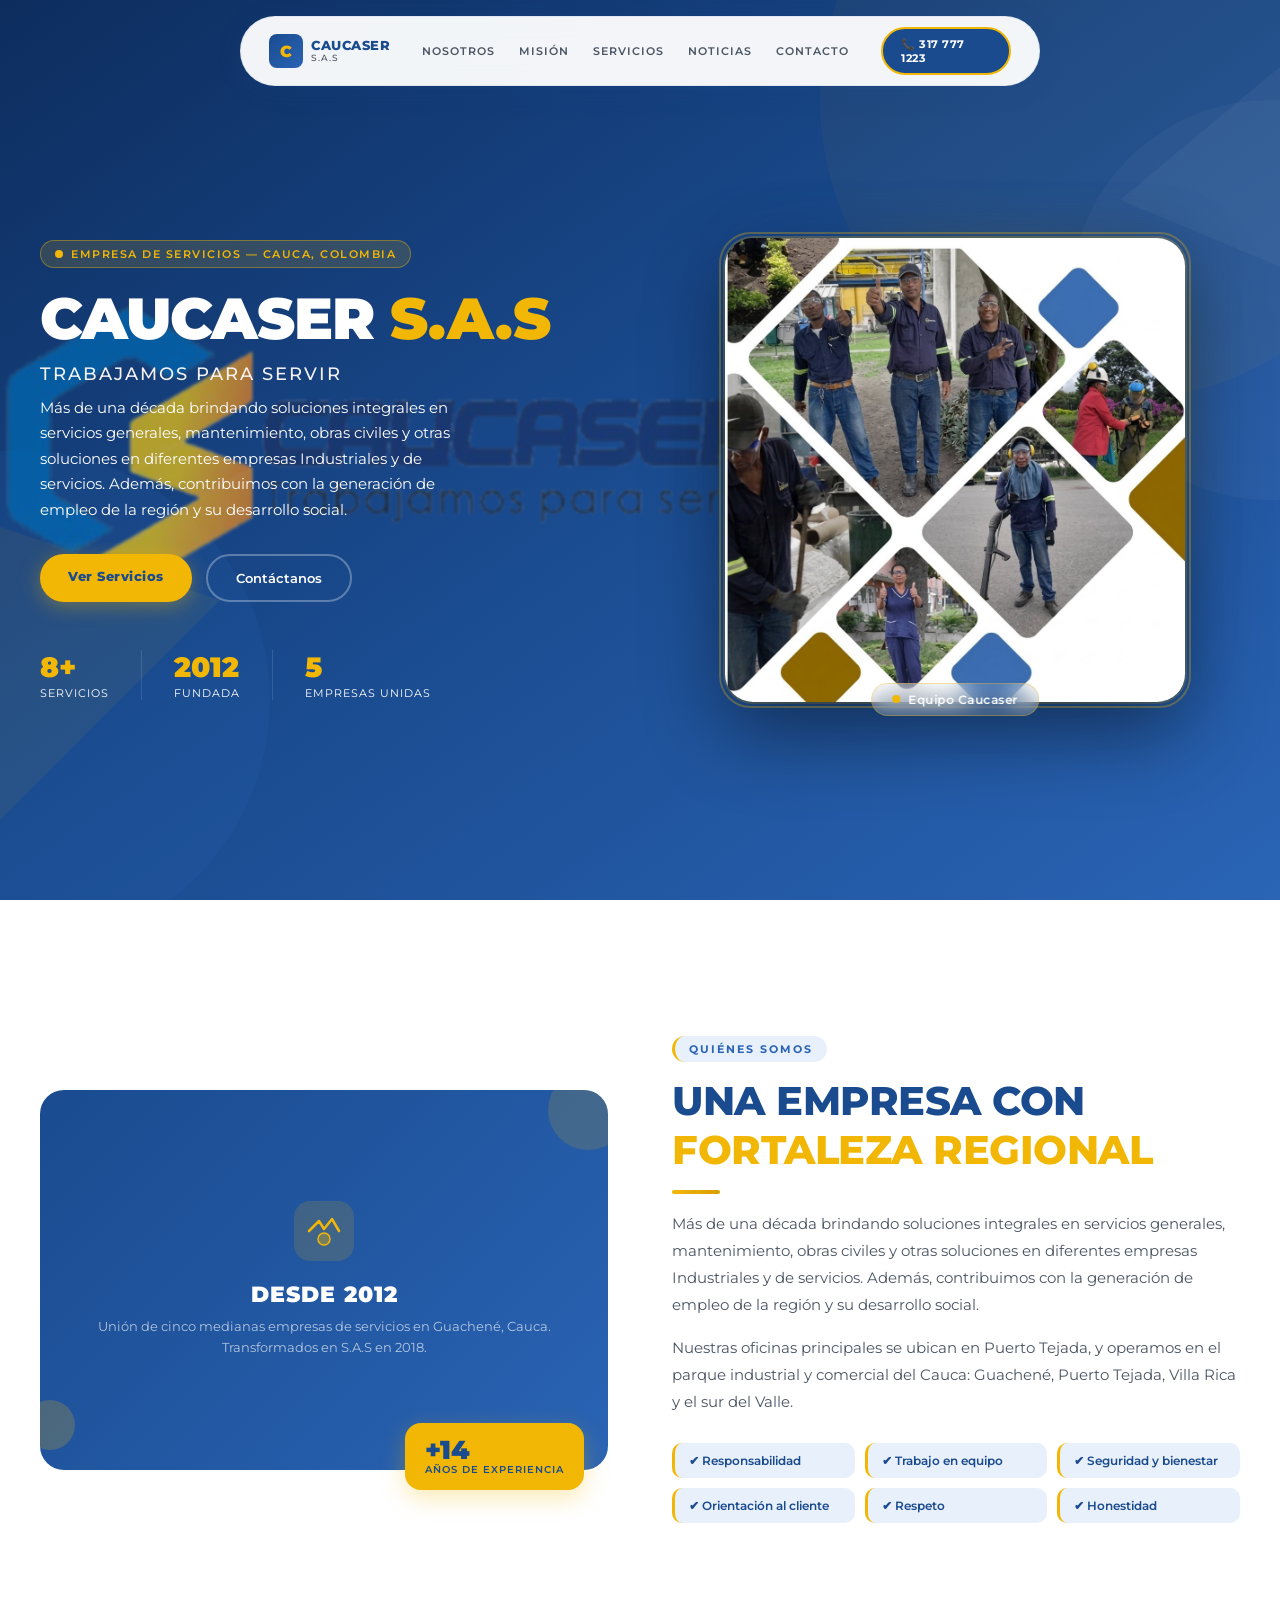
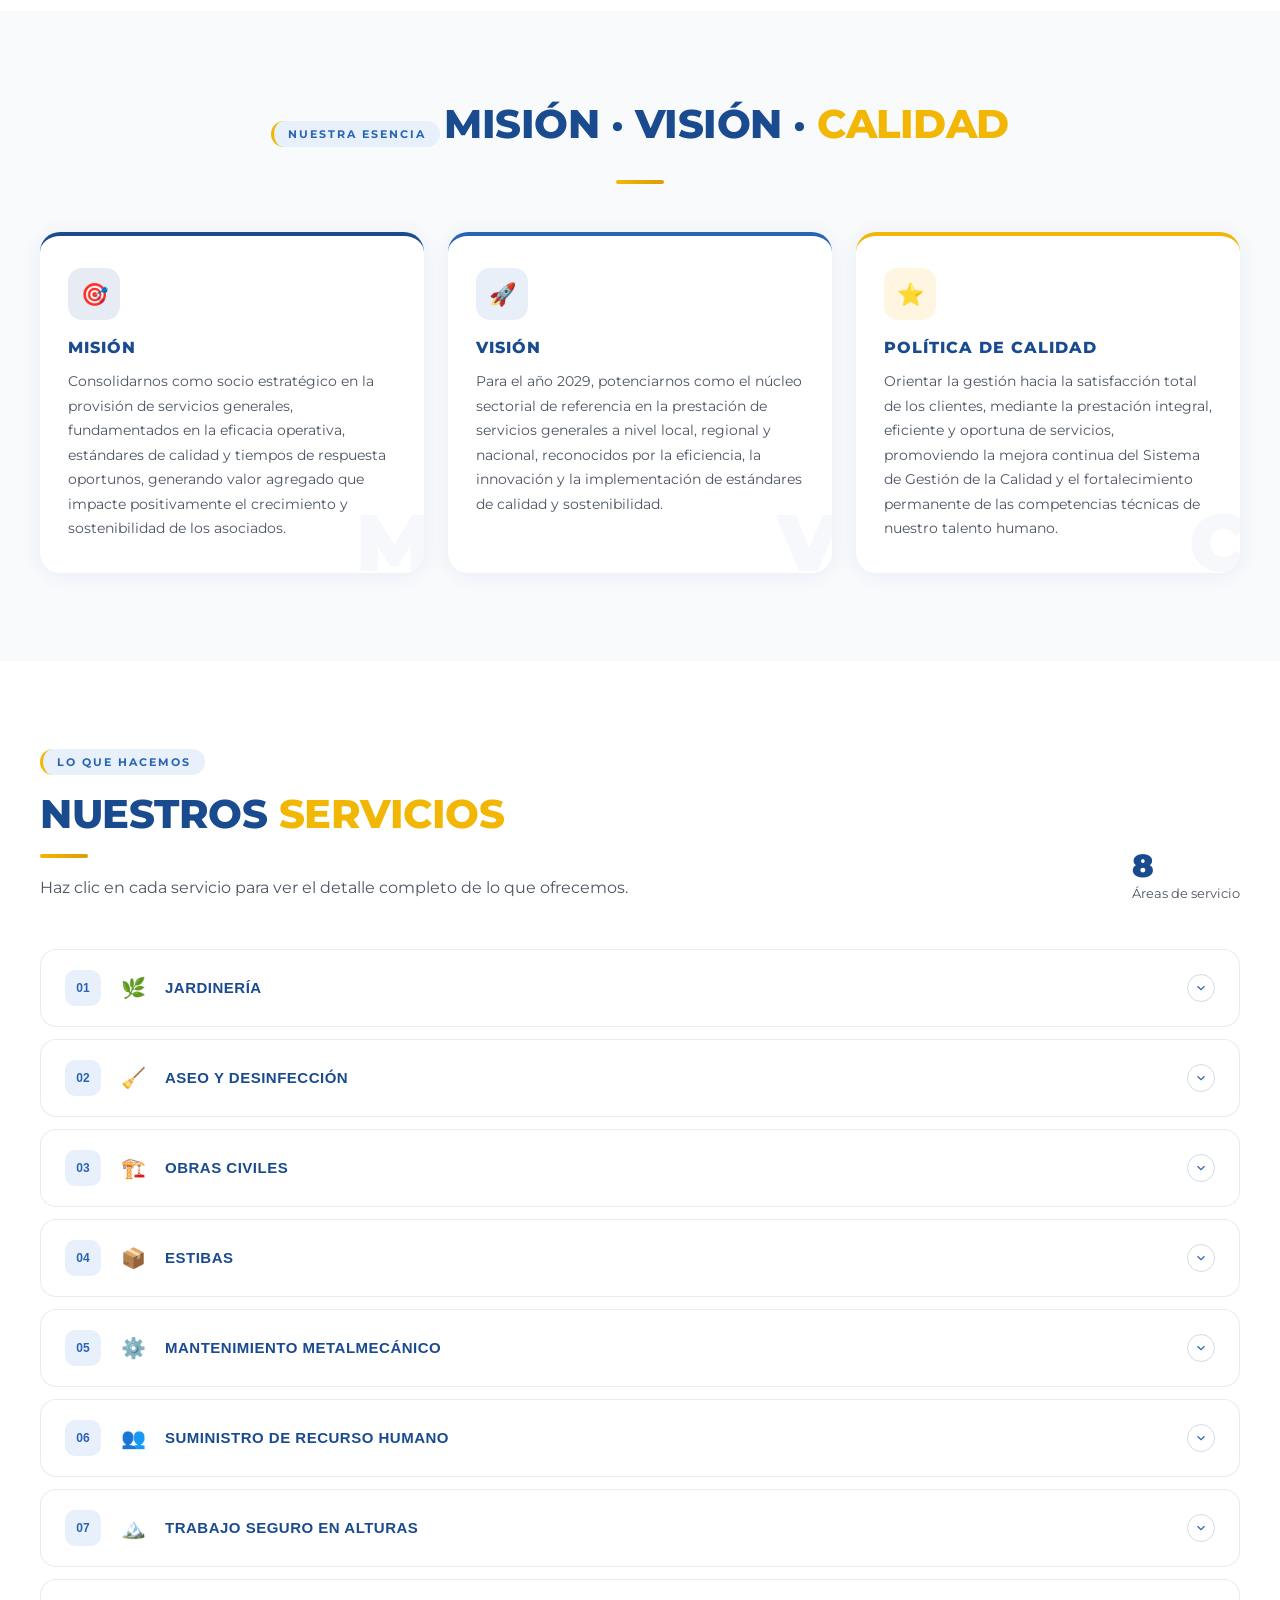
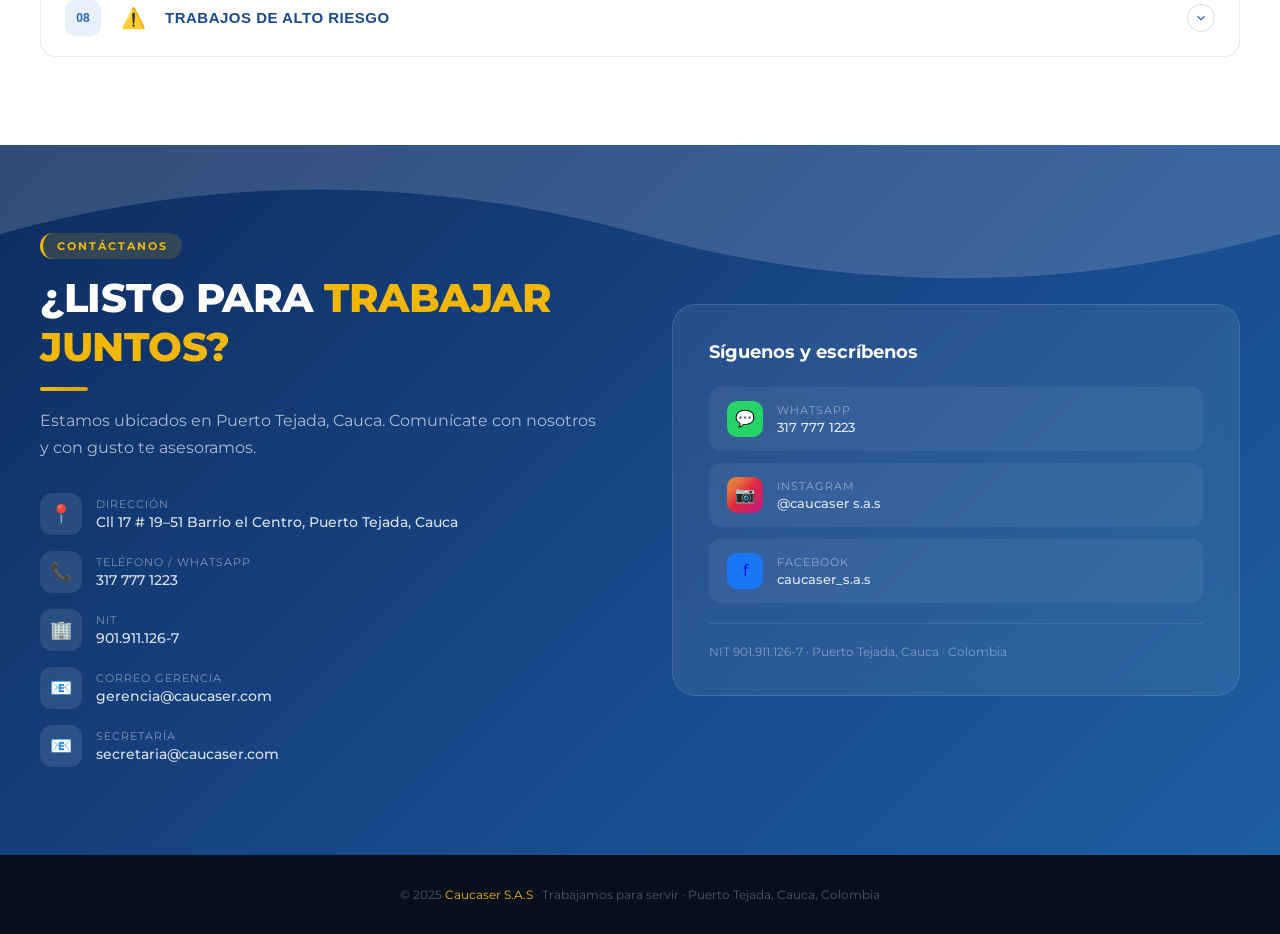
==== index.html @ 659c7e11 "Add files via upload" ====
<!DOCTYPE html>
<html lang="es">
<head>
<meta charset="UTF-8">
<meta name="viewport" content="width=device-width, initial-scale=1.0">
<title>Caucaser S.A.S — Trabajamos para servir</title>
<link rel="preconnect" href="https://fonts.googleapis.com">
<link href="https://fonts.googleapis.com/css2?family=Montserrat:wght@400;500;600;700;800;900&display=swap" rel="stylesheet">
<link rel="stylesheet" href="estilo.css">
<link rel="icon" href="emblema.ico">
</head>
<body>

<!-- NAV -->
<nav id="navbar">
  <a href="#inicio" class="nav-logo">
    <div class="nav-logo-icon"><span>C</span></div>
    <div>
      <div class="nav-logo-text">Caucaser</div>
      <div class="nav-logo-sub">S.A.S</div>
    </div>
  </a>
  <div class="nav-links">
    <a href="#nosotros">Nosotros</a>
    <a href="#mision">Misión</a>
    <a href="#servicios">Servicios</a>
    <a href="/noticias.html">Noticias</a>
    <a href="#contacto">Contacto</a>
  </div>


  <a href="tel:3177771223" class="nav-cta">📞 317 777 1223</a>
  <div class="hamburger" id="hamburger">
    <span></span><span></span><span></span>
  </div>
</nav>

<!-- MOBILE MENU -->
<div class="mobile-menu" id="mobileMenu">
  <button class="mobile-close" id="mobileClose">✕</button>
  <a href="#nosotros" class="mobile-link">Nosotros</a>
  <a href="#mision" class="mobile-link">Misión</a>
  <a href="#servicios" class="mobile-link">Servicios</a>
  <a href="/noticias.html">Noticias</a>
  <a href="#contacto" class="mobile-link">Contacto</a>
</div>

<!-- HERO -->
<section id="inicio">
  <div class="hero-wave">
    <svg viewBox="0 0 1440 900" xmlns="http://www.w3.org/2000/svg" preserveAspectRatio="xMidYMid slice">
      <circle cx="1200" cy="100" r="300" fill="rgba(242,183,5,0.04)"/>
      <circle cx="1350" cy="300" r="200" fill="rgba(255,255,255,0.03)"/>
      <circle cx="100" cy="700" r="250" fill="rgba(42,100,181,0.15)"/>
      <polygon points="0,900 300,600 0,500" fill="rgba(242,183,5,0.06)"/>
      <polygon points="1440,0 1200,200 1440,300" fill="rgba(255,255,255,0.04)"/>
    </svg>
  </div>
  <div class="hero-logo-bg">
    <img src="logo.png" alt="logo_cau">
  </div>
  <div class="hero-inner">
    <div class="hero-grid">
      <div class="hero-left">
        <div class="hero-badge"><div class="hero-badge-dot"></div><span>Empresa de Servicios — Cauca, Colombia</span></div>
        <h1 class="hero-title">CAUCASER <span>S.A.S</span></h1>
        <p class="hero-slogan">Trabajamos para servir</p>
        <p class="hero-desc">Más de una década brindando soluciones integrales en servicios generales, mantenimiento, obras civiles y otras soluciones en diferentes empresas Industriales y de servicios. Además, contribuimos con la generación de empleo de la región y su desarrollo social.</p>
        <div class="hero-btns">
          <a href="#servicios" class="btn-primary">Ver Servicios</a>
          <a href="#contacto" class="btn-outline">Contáctanos</a>
        </div>
        <div class="hero-stats">
          <div>
            <div class="hero-stat-num">8+</div>
            <div class="hero-stat-label">Servicios</div>
          </div>
          <div style="width:1px;background:rgba(255,255,255,0.12)"></div>
          <div>
            <div class="hero-stat-num">2012</div>
            <div class="hero-stat-label">Fundada</div>
          </div>
          <div style="width:1px;background:rgba(255,255,255,0.12)"></div>
          <div>
            <div class="hero-stat-num">5</div>
            <div class="hero-stat-label">Empresas unidas</div>
          </div>
        </div>
      </div>
    <div class="hero-right">
        <div class="hero-img-wrapper">
          <div class="hero-img-glow"></div>
          <div class="hero-img-ring"></div>
          <img src="[data-uri]" alt="Equipo Caucaser S.A.S" class="hero-img-photo">
          <div class="hero-img-badge">
            <span class="hero-img-badge-dot"></span>
            <span>Equipo Caucaser</span>
          </div>
  </div>
</div>
    </div>
  </div>
</section>

<!-- NOSOTROS -->
<section id="nosotros">
  <div class="container">
    <div class="about-grid">
      <div class="about-visual reveal">
        <div class="about-shape">
          <div class="about-accent"></div>
          <div class="about-accent2"></div>
          <div class="about-shape-inner">
            <svg width="60" height="60" viewBox="0 0 60 60" fill="none" style="margin-bottom:16px;">
              <rect width="60" height="60" rx="16" fill="rgba(242,183,5,0.15)"/>
              <path d="M15 30 L25 20 L30 28 L38 18 L45 30" stroke="#F2B705" stroke-width="2.5" stroke-linecap="round" stroke-linejoin="round" fill="none"/>
              <circle cx="30" cy="38" r="6" fill="rgba(242,183,5,0.3)" stroke="#F2B705" stroke-width="1.5"/>
            </svg>
            <h3>Desde 2012</h3>
            <p>Unión de cinco medianas empresas de servicios en Guachené, Cauca. Transformados en S.A.S en 2018.</p>
          </div>
        </div>
        <div class="year-badge">
          <div class="year-badge-num">+14</div>
          <div class="year-badge-label">Años de experiencia</div>
        </div>
      </div>
      <div class="about-content reveal" style="transition-delay:0.15s">
        <div class="section-tag">Quiénes Somos</div>
        <h2 class="section-title">Una empresa con <span>fortaleza regional</span></h2>
        <div class="divider"></div>
        <p>Más de una década brindando soluciones integrales en servicios generales, mantenimiento, obras civiles y otras soluciones en diferentes empresas Industriales y de servicios. Además, contribuimos con la generación de empleo de la región y su desarrollo social.</p>
        <p>Nuestras oficinas principales se ubican en Puerto Tejada, y operamos en el parque industrial y comercial del Cauca: Guachené, Puerto Tejada, Villa Rica y el sur del Valle.</p>
        <div class="values-grid" style="margin-top:28px">
          <div class="value-chip">✔ Responsabilidad</div>
          <div class="value-chip">✔ Trabajo en equipo</div>
          <div class="value-chip">✔ Seguridad y bienestar</div>
          <div class="value-chip">✔ Orientación al cliente</div>
          <div class="value-chip">✔ Respeto</div>
          <div class="value-chip">✔ Honestidad</div>
        </div>
      </div>
    </div>
  </div>
</section>

<!-- MISIÓN / VISIÓN / CALIDAD -->
<section id="mision">
  <div class="container">
    <div style="text-align:center" class="reveal">
      <div class="section-tag" style="margin:0 auto 14px">Nuestra Esencia</div>
      <h2 class="section-title" style="display:inline-block">Misión · Visión · <span>Calidad</span></h2>
      <div class="divider" style="margin:16px auto"></div>
    </div>
    <div class="mvq-grid">
      <div class="mvq-card mission reveal" style="transition-delay:0.1s">
        <div class="mvq-icon">🎯</div>
        <h3>Misión</h3>
        <p>Consolidarnos como socio estratégico en la provisión de servicios generales, fundamentados en la eficacia operativa, estándares de calidad y tiempos de respuesta oportunos, generando valor agregado que impacte positivamente el crecimiento y sostenibilidad de los asociados.</p>
        <div class="mvq-bg-text">M</div>
      </div>
      <div class="mvq-card vision reveal" style="transition-delay:0.2s">
        <div class="mvq-icon">🚀</div>
        <h3>Visión</h3>
        <p>Para el año 2029, potenciarnos como el núcleo sectorial de referencia en la prestación de servicios generales a nivel local, regional y nacional, reconocidos por la eficiencia, la innovación y la implementación de estándares de calidad y sostenibilidad.</p>
        <div class="mvq-bg-text">V</div>
      </div>
      <div class="mvq-card quality reveal" style="transition-delay:0.3s">
        <div class="mvq-icon">⭐</div>
        <h3>Política de Calidad</h3>
        <p>Orientar la gestión hacia la satisfacción total de los clientes, mediante la prestación integral, eficiente y oportuna de servicios, promoviendo la mejora continua del Sistema de Gestión de la Calidad y el fortalecimiento permanente de las competencias técnicas de nuestro talento humano.</p>
        <div class="mvq-bg-text">C</div>
      </div>
    </div>
  </div>
</section>

<!-- SERVICIOS -->
<section id="servicios">
  <div class="container">
    <div class="services-intro">
      <div class="reveal">
        <div class="section-tag">Lo que hacemos</div>
        <h2 class="section-title">Nuestros <span>Servicios</span></h2>
        <div class="divider"></div>
        <p class="section-desc">Haz clic en cada servicio para ver el detalle completo de lo que ofrecemos.</p>
      </div>
      <div class="reveal" style="transition-delay:0.1s">
        <div class="services-count">
          <strong>8</strong>
          Áreas de servicio
        </div>
      </div>
    </div>

    <div class="accordion-list reveal" style="transition-delay:0.15s" id="accordion">

      <div class="accordion-item">
        <button class="accordion-btn">
          <div class="acc-num">01</div>
          <div class="acc-icon">🌿</div>
          <span class="acc-title">Jardinería</span>
          <div class="acc-arrow"><svg viewBox="0 0 24 24"><polyline points="6 9 12 15 18 9"/></svg></div>
        </button>
        <div class="accordion-body">
          <div class="accordion-inner">
            <div class="acc-items">
              <div class="acc-item">Corte y poda de zonas verdes</div>
              <div class="acc-item">Servicio integral de jardinería (diseño, implementación y sostenimiento)</div>
              <div class="acc-item">Mantenimiento de zonas verdes</div>
              <div class="acc-item">Control de plagas y malezas</div>
              <div class="acc-item">Construcción y mantenimiento de canales de aguas lluvias</div>
            </div>
          </div>
        </div>
      </div>

      <div class="accordion-item">
        <button class="accordion-btn">
          <div class="acc-num">02</div>
          <div class="acc-icon">🧹</div>
          <span class="acc-title">Aseo y Desinfección</span>
          <div class="acc-arrow"><svg viewBox="0 0 24 24"><polyline points="6 9 12 15 18 9"/></svg></div>
        </button>
        <div class="accordion-body">
          <div class="accordion-inner">
            <div class="acc-items">
              <div class="acc-item">Zonas industriales</div>
              <div class="acc-item">Oficinas</div>
              <div class="acc-item">Instituciones de salud (EPS, IPS, clínicas, hospitales)</div>
              <div class="acc-item">Instituciones educativas</div>
            </div>
          </div>
        </div>
      </div>

      <div class="accordion-item">
        <button class="accordion-btn">
          <div class="acc-num">03</div>
          <div class="acc-icon">🏗️</div>
          <span class="acc-title">Obras Civiles</span>
          <div class="acc-arrow"><svg viewBox="0 0 24 24"><polyline points="6 9 12 15 18 9"/></svg></div>
        </button>
        <div class="accordion-body">
          <div class="accordion-inner">
            <div class="acc-items">
              <div class="acc-item">Construcción</div>
              <div class="acc-item">Remodelación</div>
              <div class="acc-item">Mantenimiento</div>
              <div class="acc-item">Pintura y acabados</div>
              <div class="acc-item">Plomería</div>
              <div class="acc-item">Cerrajería</div>
            </div>
          </div>
        </div>
      </div>

      <div class="accordion-item">
        <button class="accordion-btn">
          <div class="acc-num">04</div>
          <div class="acc-icon">📦</div>
          <span class="acc-title">Estibas</span>
          <div class="acc-arrow"><svg viewBox="0 0 24 24"><polyline points="6 9 12 15 18 9"/></svg></div>
        </button>
        <div class="accordion-body">
          <div class="accordion-inner">
            <div class="acc-items">
              <div class="acc-item">Fabricación</div>
              <div class="acc-item">Reparación</div>
              <div class="acc-item">Suministro</div>
            </div>
          </div>
        </div>
      </div>

      <div class="accordion-item">
        <button class="accordion-btn">
          <div class="acc-num">05</div>
          <div class="acc-icon">⚙️</div>
          <span class="acc-title">Mantenimiento Metalmecánico</span>
          <div class="acc-arrow"><svg viewBox="0 0 24 24"><polyline points="6 9 12 15 18 9"/></svg></div>
        </button>
        <div class="accordion-body">
          <div class="accordion-inner">
            <div class="acc-items">
              <div class="acc-item">Mantenimiento y reparación de maquinaria industrial</div>
              <div class="acc-item">Trabajos en tuberías, calderas y estructuras metálicas</div>
              <div class="acc-item">Soldadura especializada e inoxidable</div>
              <div class="acc-item">Fabricación y suministro de piezas y materiales metálicos</div>
              <div class="acc-item">Ensamblaje, montaje e instalación para obras civiles e industriales</div>
              <div class="acc-item">Soluciones metalmecánicas a la medida</div>
            </div>
          </div>
        </div>
      </div>

      <div class="accordion-item">
        <button class="accordion-btn">
          <div class="acc-num">06</div>
          <div class="acc-icon">👥</div>
          <span class="acc-title">Suministro de Recurso Humano</span>
          <div class="acc-arrow"><svg viewBox="0 0 24 24"><polyline points="6 9 12 15 18 9"/></svg></div>
        </button>
        <div class="accordion-body">
          <div class="accordion-inner">
            <div class="acc-items">
              <div class="acc-item">Cargue y descargue</div>
              <div class="acc-item">Servicios generales</div>
              <div class="acc-item">Servicio de liquidación de nómina</div>
              <div class="acc-item">Seguridad y salud en el trabajo — diseño, implementación y actualización del sistema SGSST</div>
              <div class="acc-item">Capacitaciones</div>
            </div>
          </div>
        </div>
      </div>

      <div class="accordion-item">
        <button class="accordion-btn">
          <div class="acc-num">07</div>
          <div class="acc-icon">🏔️</div>
          <span class="acc-title">Trabajo Seguro en Alturas</span>
          <div class="acc-arrow"><svg viewBox="0 0 24 24"><polyline points="6 9 12 15 18 9"/></svg></div>
        </button>
        <div class="accordion-body">
          <div class="accordion-inner">
            <div class="acc-items">
              <div class="acc-item">Mantenimiento de cubiertas (techos)</div>
              <div class="acc-item">Limpieza de canaletas</div>
              <div class="acc-item">Servicio de arme y desarme de andamios certificados</div>
              <div class="acc-item">Suministro de andamios certificados</div>
              <div class="acc-item">Alquiler de plataformas elevadoras de personas</div>
            </div>
          </div>
        </div>
      </div>

      <div class="accordion-item">
        <button class="accordion-btn">
          <div class="acc-num">08</div>
          <div class="acc-icon">⚠️</div>
          <span class="acc-title">Trabajos de Alto Riesgo</span>
          <div class="acc-arrow"><svg viewBox="0 0 24 24"><polyline points="6 9 12 15 18 9"/></svg></div>
        </button>
        <div class="accordion-body">
          <div class="accordion-inner">
            <div class="acc-items">
              <div class="acc-item">Trabajo seguro en alturas</div>
              <div class="acc-item">Trabajo en espacios confinados — limpieza de tanques, precipitadores y calderas</div>
              <div class="acc-item">Mantenimiento de lagunas de oxidación</div>
            </div>
          </div>
        </div>
      </div>

    </div>
  </div>
</section>

<!-- CONTACTO -->
<section id="contacto">
  <div class="contact-wave">
    <svg viewBox="0 0 1440 200" fill="none" xmlns="http://www.w3.org/2000/svg">
      <path d="M0 100 Q360 0 720 100 Q1080 200 1440 100 L1440 0 L0 0 Z" fill="white"/>
    </svg>
  </div>
  <div class="container">
    <div class="contact-grid">
      <div class="contact-left reveal">
        <div class="section-tag">Contáctanos</div>
        <h2 class="section-title">¿Listo para <span>trabajar juntos?</span></h2>
        <div class="divider"></div>
        <p class="section-desc">Estamos ubicados en Puerto Tejada, Cauca. Comunícate con nosotros y con gusto te asesoramos.</p>
        <div class="contact-info">

  <div class="contact-item">
    <div class="contact-item-icon">📍</div>
    <div>
      <div class="contact-item-label">Dirección</div>
      <div class="contact-item-text">
        Cll 17 # 19–51 Barrio el Centro, Puerto Tejada, Cauca
      </div>
    </div>
  </div>

  <div class="contact-item">
    <div class="contact-item-icon">📞</div>
    <div>
      <div class="contact-item-label">Teléfono / WhatsApp</div>
      <div class="contact-item-text">317 777 1223</div>
    </div>
  </div>

  <div class="contact-item">
    <div class="contact-item-icon">🏢</div>
    <div>
      <div class="contact-item-label">NIT</div>
      <div class="contact-item-text">901.911.126-7</div>
    </div>
  </div>

  <div class="contact-item">
    <div class="contact-item-icon">📧</div>
    <div>
      <div class="contact-item-label">Correo Gerencia</div>
      <div class="contact-item-text">gerencia@caucaser.com</div>
    </div>
  </div>

  <div class="contact-item">
    <div class="contact-item-icon">📧</div>
    <div>
      <div class="contact-item-label">Secretaría</div>
      <div class="contact-item-text">secretaria@caucaser.com</div>
    </div>
  </div>
  </div>

</div>
      <div class="contact-card reveal" style="transition-delay:0.15s">
        <h3>Síguenos y escríbenos</h3>
        <div class="social-links">
          <a href="https://wa.me/573177771223" class="social-link" target="_blank">
            <div class="social-icon wa">💬</div>
            <div>
              <div class="contact-item-label" style="color:rgba(255,255,255,0.45)">WhatsApp</div>
              <div class="social-text">317 777 1223</div>
            </div>
          </a>
          <a href="https://instagram.com/caucaser_s.a.s" class="social-link" target="_blank">
            <div class="social-icon ig">📷</div>
            <div>
              <div class="contact-item-label" style="color:rgba(255,255,255,0.45)">Instagram</div>
              <div class="social-text">@caucaser s.a.s</div>
            </div>
          </a>
          <a href="https://facebook.com/caucaser_s.a.s" class="social-link" target="_blank">
            <div class="social-icon fb">f</div>
            <div>
              <div class="contact-item-label" style="color:rgba(255,255,255,0.45)">Facebook</div>
              <div class="social-text">caucaser_s.a.s</div>
            </div>
          </a>
        </div>
        <div class="nit-info">NIT 901.911.126-7 · Puerto Tejada, Cauca · Colombia</div>
      </div>
    </div>
  </div>
</section>

<!-- FOOTER -->
<footer>
  <p>© 2025 <span>Caucaser S.A.S</span> · Trabajamos para servir · Puerto Tejada, Cauca, Colombia</p>
</footer>

<script>
  // NAV scroll
  const navbar = document.getElementById('navbar');
  window.addEventListener('scroll', () => {
    navbar.classList.toggle('scrolled', window.scrollY > 50);
  });

  // Mobile menu
  const hamburger = document.getElementById('hamburger');
  const mobileMenu = document.getElementById('mobileMenu');
  const mobileClose = document.getElementById('mobileClose');
  hamburger.addEventListener('click', () => mobileMenu.classList.add('open'));
  mobileClose.addEventListener('click', () => mobileMenu.classList.remove('open'));
  document.querySelectorAll('.mobile-link').forEach(link => {
    link.addEventListener('click', () => mobileMenu.classList.remove('open'));
  });

  // Accordion
  document.querySelectorAll('.accordion-btn').forEach(btn => {
    btn.addEventListener('click', () => {
      const item = btn.closest('.accordion-item');
      const body = item.querySelector('.accordion-body');
      const isOpen = item.classList.contains('open');
      // Close all
      document.querySelectorAll('.accordion-item').forEach(i => {
        i.classList.remove('open');
        i.querySelector('.accordion-body').classList.remove('open');
      });
      // Open clicked if was closed
      if (!isOpen) {
        item.classList.add('open');
        body.classList.add('open');
      }
    });
  });

  // Scroll reveal
  const reveals = document.querySelectorAll('.reveal');
  const observer = new IntersectionObserver((entries) => {
    entries.forEach(e => {
      if (e.isIntersecting) { e.target.classList.add('visible'); observer.unobserve(e.target); }
    });
  }, { threshold: 0.12 });
  reveals.forEach(r => observer.observe(r));
</script>
</body>
</html>
---- estilo.css ----
*, *::before, *::after { margin: 0; padding: 0; box-sizing: border-box; }
  :root {
    --blue: #1A4B8F;
    --cobalt: #2A64B5;
    --gold: #F2B705;
    --amber: #D99E02;
    --bg: #F8FAFC;
    --white: #FFFFFF;
    --text: #1A1A1A;
    --muted: #4B5563;
    --light: #E8F0FB;
  }
  html { scroll-behavior: smooth; }
  body { font-family: 'Montserrat', sans-serif; background: var(--bg); color: var(--text); overflow-x: hidden; }




  /* ───LOGO CAUCASER ─── */
  .hero-logo-bg {
  position: absolute;
  top: 50%;
  left: 35%;
  transform: translate(-50%, -50%);
  width: 80%;
  max-width: 980px;
  opacity: 0.7; filter: blur(1px);
  z-index: 0;
  pointer-events: none;
}

.hero-logo-bg img {
  width: 100%;
  height: auto;
}
  
  /* ─── NAV ─── */
  nav {
    position: fixed; top: 16px; left: 50%; transform: translateX(-50%);
    background: rgba(255,255,255,0.95); backdrop-filter: blur(12px);
    border-radius: 999px; padding: 10px 28px;
    box-shadow: 0 4px 24px rgba(26,75,143,0.15);
    display: flex; align-items: center; gap: 32px;
    z-index: 1000; min-width: min(800px, 92vw); justify-content: space-between;
    border: 1px solid rgba(26,75,143,0.08);
    transition: box-shadow 0.3s;
  }
  nav.scrolled { box-shadow: 0 6px 32px rgba(26,75,143,0.22); }
  .nav-logo { display: flex; align-items: center; gap: 8px; text-decoration: none; }
  .nav-logo-icon {
    width: 34px; height: 34px; background: linear-gradient(135deg, var(--blue), var(--cobalt));
    border-radius: 8px; display: flex; align-items: center; justify-content: center;
  }
  .nav-logo-icon span { color: var(--gold); font-weight: 900; font-size: 16px; }
  .nav-logo-text { font-size: 13px; font-weight: 800; color: var(--blue); letter-spacing: 0.5px; text-transform: uppercase; line-height: 1; }
  .nav-logo-sub { font-size: 9px; color: var(--muted); font-weight: 500; letter-spacing: 1px; text-transform: uppercase; }
  .nav-links { display: flex; align-items: center; gap: 24px; }
  .nav-links a { text-decoration: none; font-size: 11px; font-weight: 600; color: var(--muted); letter-spacing: 1px; text-transform: uppercase; transition: color 0.2s; }
  .nav-links a:hover { color: var(--blue); }
  .nav-cta {
    background: var(--blue); color: white; padding: 8px 18px; border-radius: 999px;
    font-size: 11px; font-weight: 700; text-decoration: none; letter-spacing: 0.5px;
    border: 2px solid var(--gold); transition: all 0.2s;
  }
  .nav-cta:hover { background: var(--cobalt); transform: translateY(-1px);}
  .hamburger { display: none; flex-direction: column; gap: 5px; cursor: pointer; padding: 4px; }
  .hamburger span { width: 25px; height: 2px; background: var(--blue); border-radius: 2px; transition: all 0.3s; display: block; }
  .mobile-menu {
    display: none; position: fixed; top: 0; left: 0; width: 100%; height: 100vh;
    background: rgba(26,75,143,0.97); z-index: 999; flex-direction: column;
    align-items: center; justify-content: center; gap: 28px;
  }
  .mobile-menu.open { display: flex; }
  .mobile-menu a { color: white; text-decoration: none; font-size: 20px; font-weight: 700; letter-spacing: 2px; text-transform: uppercase; }
  .mobile-close { position: absolute; top: 24px; right: 28px; font-size: 28px; color: white; cursor: pointer; background: none; border: none; }
  
  
  /* ─── HERO ─── */
  #inicio {
    min-height: 100vh; background: linear-gradient(145deg, #0d2d5e 0%, var(--blue) 50%, var(--cobalt) 100%);
    display: flex; align-items: center; position: relative; overflow: hidden; padding: 100px 24px 60px;
  }
  .hero-wave {
    position: absolute; inset: 0; pointer-events: none;
  }
  .hero-wave svg { width: 100%; height: 100%; }
  .hero-inner { max-width: 1200px; margin: 0 auto; width: 100%; position: relative; z-index: 2; }
  .hero-grid { display: grid; grid-template-columns: 1fr 1fr; gap: 60px; align-items: center; }
  .hero-badge {
    display: inline-flex; align-items: center; gap: 8px;
    background: rgba(242,183,5,0.15); border: 1px solid rgba(242,183,5,0.4);
    border-radius: 999px; padding: 6px 14px; margin-bottom: 20px;
  }
  .hero-badge-dot { width: 8px; height: 8px; background: var(--gold); border-radius: 50%; animation: pulse 2s infinite; }
  .hero-badge span { font-size: 11px; color: var(--gold); font-weight: 600; letter-spacing: 1.5px; text-transform: uppercase; }
  @keyframes pulse { 0%,100% { opacity: 1; transform: scale(1); } 50% { opacity: 0.6; transform: scale(1.3); } }
  .hero-title { font-size: clamp(32px, 5vw, 58px); font-weight: 900; color: white; line-height: 1.08; text-transform: uppercase; letter-spacing: -1px; margin-bottom: 12px; }
  .hero-title span { color: var(--gold); }
  .hero-slogan { font-size: 18px; color: rgb(246, 242, 242); font-weight: 500; margin-bottom: 10px; letter-spacing: 2px; text-transform: uppercase; }
  .hero-desc { font-size: 15px; color: rgb(255, 255, 255); line-height: 1.7; margin-bottom: 32px; max-width: 440px; }
  .hero-btns { display: flex; gap: 14px; flex-wrap: wrap; }
  .btn-primary {
    background: var(--gold); color: var(--blue); padding: 14px 28px; border-radius: 999px;
    font-weight: 800; font-size: 13px; text-decoration: none; letter-spacing: 0.5px;
    transition: all 0.25s; box-shadow: 0 4px 20px rgba(242,183,5,0.35);
  }
  .btn-primary:hover { background: #ffc107; transform: translateY(-2px); box-shadow: 0 8px 30px rgba(242,183,5,0.45); }
  .btn-outline {
    border: 2px solid rgba(255,255,255,0.3); color: white; padding: 14px 28px; border-radius: 999px;
    font-weight: 600; font-size: 13px; text-decoration: none; transition: all 0.25s;
  }
  .btn-outline:hover { border-color: white; background: rgba(255,255,255,0.08); }
  .hero-stats { display: flex; gap: 32px; margin-top: 48px; }
  .hero-stat-num { font-size: 28px; font-weight: 900; color: var(--gold); }
  .hero-stat-label { font-size: 11px; color: rgb(255, 255, 255); text-transform: uppercase; letter-spacing: 1px; margin-top: 2px; }
  .hero-card-stack { position: relative; width: 100%; max-width: 340px; }
  .hero-card {
    background: rgba(255,255,255,0.07); border: 1px solid rgba(255,255,255,0.12);
    border-radius: 20px; padding: 20px 24px; backdrop-filter: blur(8px);
  }
  .hero-card + .hero-card { margin-top: 12px; }
  .hero-card-icon { width: 36px; height: 36px; background: var(--gold); border-radius: 10px; display: flex; align-items: center; justify-content: center; margin-bottom: 10px; }
  .hero-card-icon svg { width: 18px; height: 18px; fill: var(--blue); }
  .hero-card-title { font-size: 13px; font-weight: 700; color: white; margin-bottom: 4px; }
  .hero-card-sub { font-size: 11px; color: rgba(255,255,255,0.5); }
  .hero-card.float { animation: float 4s ease-in-out infinite; }
  .hero-card.float2 { animation: float 4s ease-in-out infinite 2s; }
  @keyframes float { 0%,100% { transform: translateY(0); } 50% { transform: translateY(-8px); } }
  .nit-badge {
    position: absolute; bottom: -10px; right: -20px;
    background: var(--gold); border-radius: 12px; padding: 8px 14px;
    font-size: 10px; font-weight: 700; color: var(--blue); letter-spacing: 1px;
  }

  /* ─── SECTION BASE ─── */
  section { padding: 88px 24px; }
  .container { max-width: 1200px; margin: 0 auto; }
  .section-tag {
    display: inline-block; background: var(--light); color: var(--cobalt);
    font-size: 11px; font-weight: 700; letter-spacing: 2px; text-transform: uppercase;
    padding: 6px 14px; border-radius: 999px; margin-bottom: 14px;
    border-left: 3px solid var(--gold);
  }
  .section-title { font-size: clamp(26px, 4vw, 40px); font-weight: 800; color: var(--blue); text-transform: uppercase; letter-spacing: -0.5px; margin-bottom: 16px; }
  .section-title span { color: var(--gold); }
  .section-desc { font-size: 16px; color: var(--muted); line-height: 1.7; max-width: 600px; }
  .divider { width: 48px; height: 4px; background: linear-gradient(90deg, var(--gold), var(--amber)); border-radius: 2px; margin: 16px 0; }

  /* ─── SOBRE NOSOTROS ─── */
  #nosotros { background: var(--white); }
  .about-grid { display: grid; grid-template-columns: 1fr 1fr; gap: 64px; align-items: center; margin-top: 48px; }
  .about-visual { position: relative; }
  .about-shape {
    width: 100%; height: 380px; background: linear-gradient(135deg, var(--blue) 0%, var(--cobalt) 100%);
    border-radius: 24px; position: relative; overflow: hidden;
    display: flex; align-items: center; justify-content: center;
  }
  .about-shape-inner {
    text-align: center; color: white; padding: 32px;
  }
  .about-shape-inner h3 { font-size: 22px; font-weight: 900; text-transform: uppercase; letter-spacing: 1px; }
  .about-shape-inner p { font-size: 13px; color: rgba(255,255,255,0.65); margin-top: 8px; line-height: 1.6; }
  .about-accent {
    position: absolute; top: -20px; right: -20px;
    width: 80px; height: 80px; background: var(--gold); border-radius: 50%;
    opacity: 0.15;
  }
  .about-accent2 {
    position: absolute; bottom: 20px; left: -15px;
    width: 50px; height: 50px; background: var(--gold); border-radius: 50%;
    opacity: 0.2;
  }
  .year-badge {
    position: absolute; bottom: -20px; right: 24px;
    background: var(--gold); border-radius: 16px; padding: 14px 20px;
    box-shadow: 0 8px 24px rgba(242,183,5,0.3);
  }
  .year-badge-num { font-size: 26px; font-weight: 900; color: var(--blue); line-height: 1; }
  .year-badge-label { font-size: 10px; color: var(--blue); font-weight: 600; letter-spacing: 1px; text-transform: uppercase; }
  .about-content p { font-size: 15px; color: var(--muted); line-height: 1.8; margin-bottom: 16px; }
  .values-grid { display: grid; grid-template-columns: repeat(3, 1fr); gap: 10px; margin-top: 28px; }
  .value-chip {
    background: var(--light); border-radius: 10px; padding: 10px 14px;
    font-size: 12px; font-weight: 600; color: var(--blue);
    border-left: 3px solid var(--gold); text-align: left;
  }

  /* ─── MISIÓN / VISIÓN / CALIDAD ─── */
  #mision { background: var(--bg); }
  .mvq-grid { display: grid; grid-template-columns: repeat(3, 1fr); gap: 24px; margin-top: 48px; }
  .mvq-card {
    background: var(--white); border-radius: 20px; padding: 32px 28px;
    box-shadow: 0 2px 20px rgba(26,75,143,0.07);
    transition: transform 0.3s, box-shadow 0.3s;
    border-top: 4px solid transparent;
    position: relative; overflow: hidden;
  }
  .mvq-card:hover { transform: translateY(-6px); box-shadow: 0 12px 40px rgba(26,75,143,0.13); }
  .mvq-card.mission { border-top-color: var(--blue); }
  .mvq-card.vision { border-top-color: var(--cobalt); }
  .mvq-card.quality { border-top-color: var(--gold); }
  .mvq-icon {
    width: 52px; height: 52px; border-radius: 14px; display: flex;
    align-items: center; justify-content: center; margin-bottom: 18px;
    font-size: 22px;
  }
  .mvq-card.mission .mvq-icon { background: rgba(26,75,143,0.1); }
  .mvq-card.vision .mvq-icon { background: rgba(42,100,181,0.1); }
  .mvq-card.quality .mvq-icon { background: rgba(242,183,5,0.12); }
  .mvq-card h3 { font-size: 16px; font-weight: 800; color: var(--blue); text-transform: uppercase; letter-spacing: 1px; margin-bottom: 12px; }
  .mvq-card p { font-size: 14px; color: var(--muted); line-height: 1.75; }
  .mvq-bg-text {
    position: absolute; bottom: -10px; right: -8px;
    font-size: 80px; font-weight: 900; color: rgba(26,75,143,0.04);
    text-transform: uppercase; pointer-events: none; line-height: 1;
  }

  /* ─── SERVICIOS ─── */
  #servicios { background: var(--white); }
  .services-intro { display: flex; justify-content: space-between; align-items: flex-end; flex-wrap: wrap; gap: 24px; margin-bottom: 48px; }
  .services-count { font-size: 13px; color: var(--muted); }
  .services-count strong { color: var(--blue); font-size: 32px; font-weight: 900; display: block; }
  .accordion-list { display: flex; flex-direction: column; gap: 12px; }
  .accordion-item {
    background: var(--white); border-radius: 16px;
    border: 1px solid rgba(26,75,143,0.1);
    overflow: hidden; transition: box-shadow 0.3s;
  }
  .accordion-item:hover { box-shadow: 0 4px 20px rgba(26,75,143,0.1); }
  .accordion-item.open { box-shadow: 0 6px 30px rgba(26,75,143,0.14); border-color: rgba(26,75,143,0.2); }
  .accordion-btn {
    width: 100%; background: none; border: none; cursor: pointer;
    display: flex; align-items: center; gap: 18px; padding: 20px 24px;
    text-align: left; transition: background 0.2s;
  }
  .accordion-btn:hover { background: rgba(26,75,143,0.02); }
  .accordion-item.open .accordion-btn { background: linear-gradient(90deg, rgba(26,75,143,0.04), transparent); }
  .acc-num {
    width: 36px; height: 36px; border-radius: 10px; background: var(--light);
    display: flex; align-items: center; justify-content: center;
    font-size: 12px; font-weight: 800; color: var(--cobalt); flex-shrink: 0;
    transition: background 0.3s, color 0.3s;
  }
  .accordion-item.open .acc-num { background: var(--blue); color: white; }
  .acc-icon { font-size: 20px; flex-shrink: 0; width: 28px; text-align: center; }
  .acc-title { font-size: 15px; font-weight: 700; color: var(--blue); text-transform: uppercase; letter-spacing: 0.5px; flex: 1; }
  .acc-arrow {
    width: 28px; height: 28px; border-radius: 50%; border: 1.5px solid rgba(26,75,143,0.2);
    display: flex; align-items: center; justify-content: center; flex-shrink: 0;
    transition: transform 0.3s, background 0.3s, border-color 0.3s;
  }
  .accordion-item.open .acc-arrow { transform: rotate(180deg); background: var(--gold); border-color: var(--gold); }
  .acc-arrow svg { width: 14px; height: 14px; stroke: var(--cobalt); fill: none; stroke-width: 2; transition: stroke 0.3s; }
  .accordion-item.open .acc-arrow svg { stroke: var(--blue); }
  .accordion-body {
    max-height: 0; overflow: hidden; transition: max-height 0.45s cubic-bezier(0.4,0,0.2,1);
  }
  .accordion-body.open { max-height: 600px; }
  .accordion-inner { padding: 0 24px 24px 86px; }
  .acc-items { display: grid; grid-template-columns: repeat(auto-fill, minmax(200px, 1fr)); gap: 8px; }
  .acc-item {
    display: flex; align-items: flex-start; gap: 8px;
    font-size: 13px; color: var(--muted); line-height: 1.5; padding: 8px 12px;
    background: var(--bg); border-radius: 8px;
  }
  .acc-item::before { content: ''; width: 6px; height: 6px; min-width: 6px; background: var(--gold); border-radius: 50%; margin-top: 6px; }

  /* ─── CONTACTO ─── */
  #contacto { background: linear-gradient(135deg, #0d2d5e 0%, var(--blue) 60%, #1c5fa0 100%); position: relative; overflow: hidden; }
  .contact-wave { position: absolute; top: 0; left: 0; width: 100%; pointer-events: none; opacity: 0.15; }
  .contact-grid { display: grid; grid-template-columns: 1fr 1fr; gap: 64px; align-items: center; position: relative; z-index: 2; }
  .contact-left .section-tag { background: rgba(242,183,5,0.15); color: var(--gold); border-left-color: var(--gold); }
  .contact-left .section-title { color: white; }
  .contact-left .section-desc { color: rgba(255,255,255,0.65); }
  .contact-info { margin-top: 32px; display: flex; flex-direction: column; gap: 16px; }
  .contact-item { display: flex; align-items: center; gap: 14px; }
  .contact-item-icon {
    width: 42px; height: 42px; border-radius: 12px;
    background: rgba(255,255,255,0.1); display: flex; align-items: center; justify-content: center;
    font-size: 18px; flex-shrink: 0;
  }
  .contact-item-text { font-size: 14px; color: rgba(255,255,255,0.85); font-weight: 500; }
  .contact-item-label { font-size: 11px; color: rgba(255,255,255,0.45); text-transform: uppercase; letter-spacing: 1px; margin-bottom: 2px; }
  .contact-card {
    background: rgba(255,255,255,0.07); border: 1px solid rgba(255,255,255,0.12);
    border-radius: 24px; padding: 36px; backdrop-filter: blur(8px);
  }
  .contact-card h3 { font-size: 18px; font-weight: 700; color: white; margin-bottom: 24px; }
  .social-links { display: flex; flex-direction: column; gap: 12px; }
  .social-link {
    display: flex; align-items: center; gap: 14px; padding: 14px 18px;
    background: rgba(255,255,255,0.06); border-radius: 12px; text-decoration: none;
    transition: background 0.2s;
  }
  .social-link:hover { background: rgba(255,255,255,0.12); }
  .social-icon { width: 36px; height: 36px; border-radius: 10px; display: flex; align-items: center; justify-content: center; font-size: 16px; }
  .social-icon.ig { background: linear-gradient(135deg, #f09433, #e6683c, #dc2743, #cc2366, #bc1888); }
  .social-icon.fb { background: #1877f2; }
  .social-icon.wa { background: #25d366; }
  .social-text { font-size: 13px; color: rgba(255,255,255,0.85); font-weight: 500; }
  .nit-info { margin-top: 20px; padding-top: 20px; border-top: 1px solid rgba(255,255,255,0.1); font-size: 12px; color: rgba(255,255,255,0.4); }

  /* ─── FOOTER ─── */
  footer {
    background: #070f1d; padding: 32px 24px;
    text-align: center; font-size: 12px; color: rgba(255,255,255,0.3);
  }
  footer span { color: var(--gold); }

  /* ─── SCROLL REVEAL ─── */
  .reveal { opacity: 0; transform: translateY(30px); transition: opacity 0.7s, transform 0.7s; }
  .reveal.visible { opacity: 1; transform: none; }

  /* ─── RESPONSIVE ─── */
 @media (max-width: 900px) {
    .hero-grid, .about-grid, .mvq-grid, .contact-grid { grid-template-columns: 1fr; }
    .hero-right { display: flex; justify-content: center; margin-top: 36px; }
    .hero-img-wrapper { max-width: 320px; }
    .nav-links { display: none; }
    .hamburger { display: flex; }
    nav { padding: 10px 10px; min-width: 100vw; }
    .accordion-inner { padding: 0 16px 20px 16px; }
    .mvq-grid { grid-template-columns: 1fr; }
    .services-intro { flex-direction: column; }
    .hero-logo-bg {
      width: 120%;
      position: absolute;
      left: 50%;
      top: 35%;
  }
}



  @media (max-width: 600px) {
    .values-grid { grid-template-columns: 1fr 1fr; }
    .hero-stats { gap: 20px; }
    .acc-items { grid-template-columns: 1fr; }
  }


/* ─── FOTOS─── */
  .hero-img-wrapper {
    position: relative;
    width: 100%;
    max-width: 460px;
    margin: 0 auto;
    animation: float 5s ease-in-out infinite;
  }
  .hero-img-photo {
    width: 100%;
    border-radius: 28px;
    display: block;
    position: relative;
    z-index: 2;
    box-shadow: 0 30px 80px rgba(0,0,0,0.45), 0 0 0 2px rgba(242,183,5,0.25);
    transition: transform 0.4s;
  }
  .hero-img-wrapper:hover .hero-img-photo { transform: scale(1.02); }
  .hero-img-glow {
    position: absolute;
    inset: -18px;
    border-radius: 38px;
    background: radial-gradient(ellipse at 60% 40%, rgba(242,183,5,0.22) 0%, rgba(26,75,143,0.18) 60%, transparent 80%);
    z-index: 1;
    filter: blur(18px);
    animation: glowPulse 4s ease-in-out infinite;
  }
  @keyframes glowPulse {
    0%,100% { opacity: 0.7; transform: scale(1); }
    50% { opacity: 1; transform: scale(1.04); }
  }
  .hero-img-ring {
    position: absolute;
    inset: -6px;
    border-radius: 32px;
    border: 2px solid rgba(242,183,5,0.3);
    z-index: 3;
    pointer-events: none;
    animation: ringPulse 3s ease-in-out infinite;
  }
  @keyframes ringPulse {
    0%,100% { opacity: 1; inset: -6px; }
    50% { opacity: 0.4; inset: -14px; }
  }
  .hero-img-badge {
    position: absolute;
    bottom: -14px;
    left: 50%;
    transform: translateX(-50%);
    background: rgba(255,255,255,0.12);
    backdrop-filter: blur(12px);
    border: 1px solid rgba(242,183,5,0.35);
    border-radius: 999px;
    padding: 8px 20px;
    display: flex;
    align-items: center;
    gap: 8px;
    z-index: 4;
    white-space: nowrap;
    font-size: 12px;
    font-weight: 600;
    color: white;
    letter-spacing: 0.5px;
  }
  .hero-img-badge-dot {
    width: 8px; height: 8px;
    background: var(--gold);
    border-radius: 50%;
    animation: pulse 2s infinite;
  }
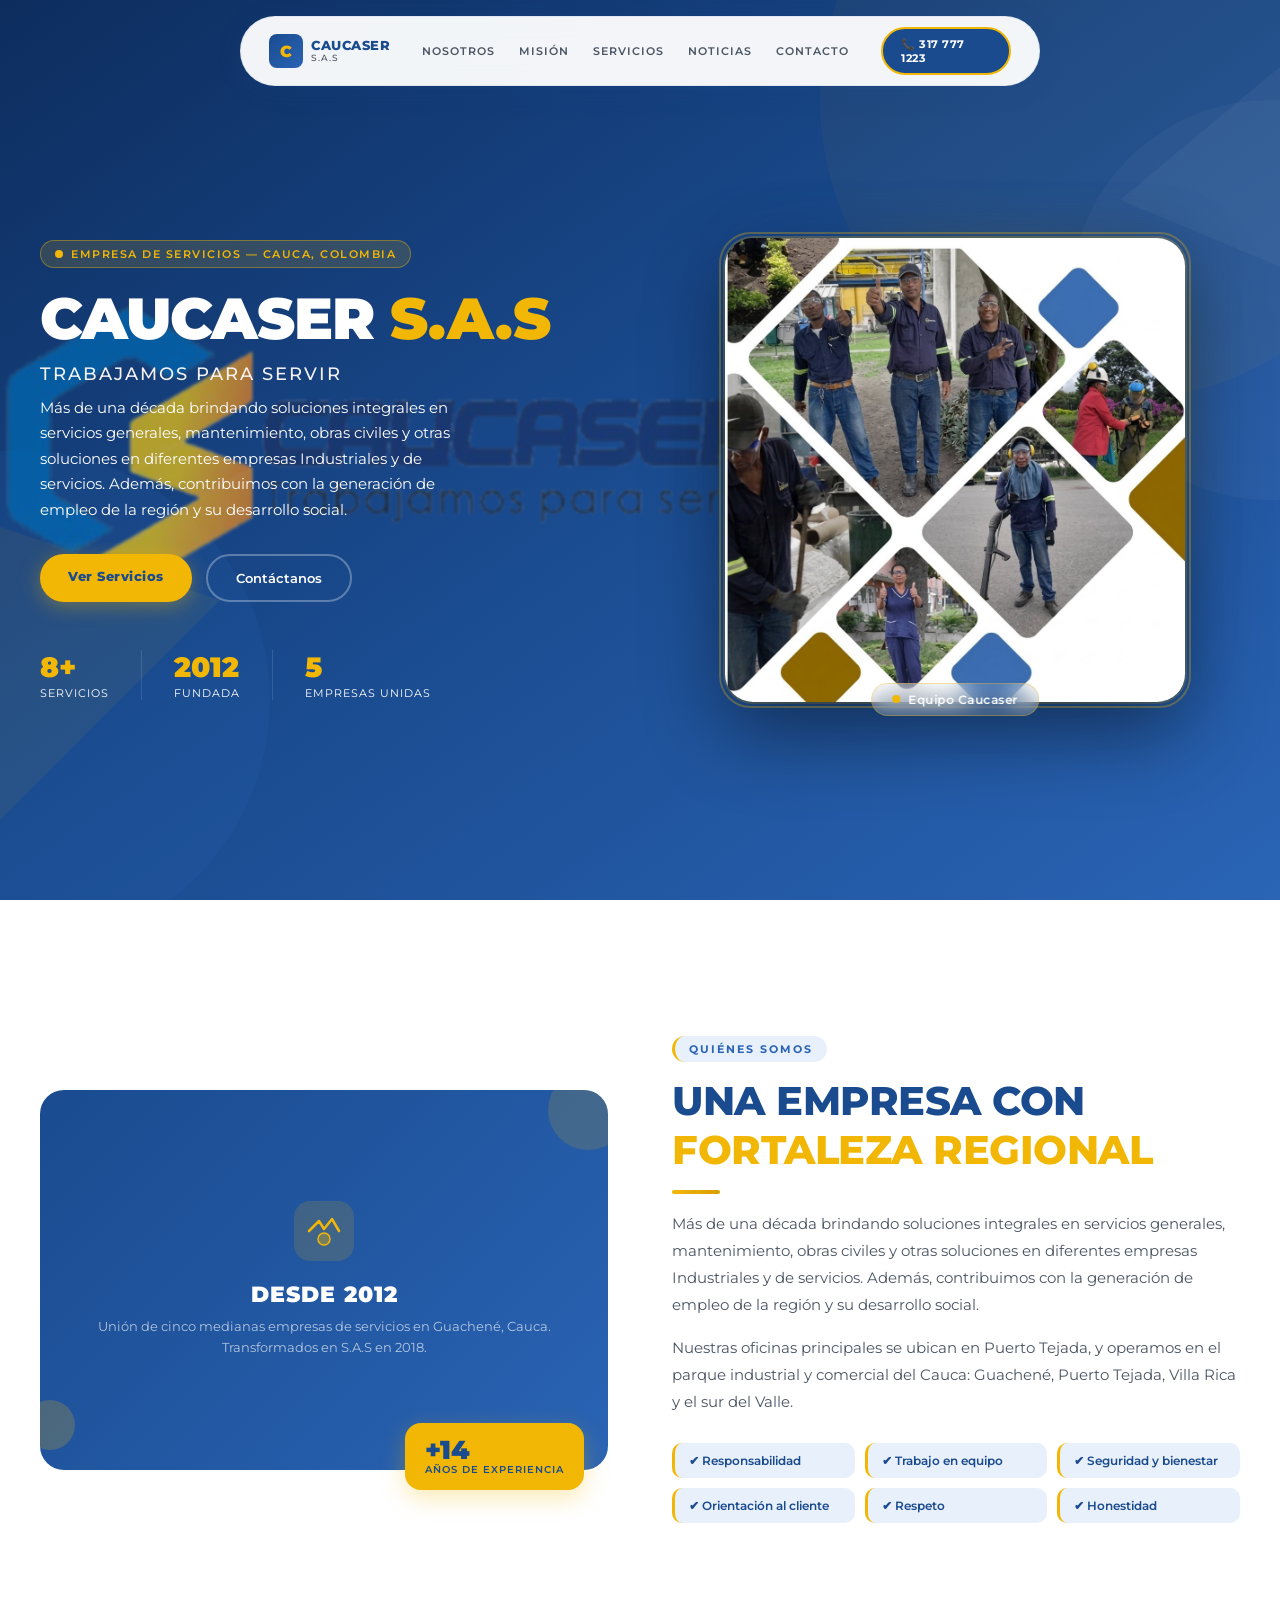
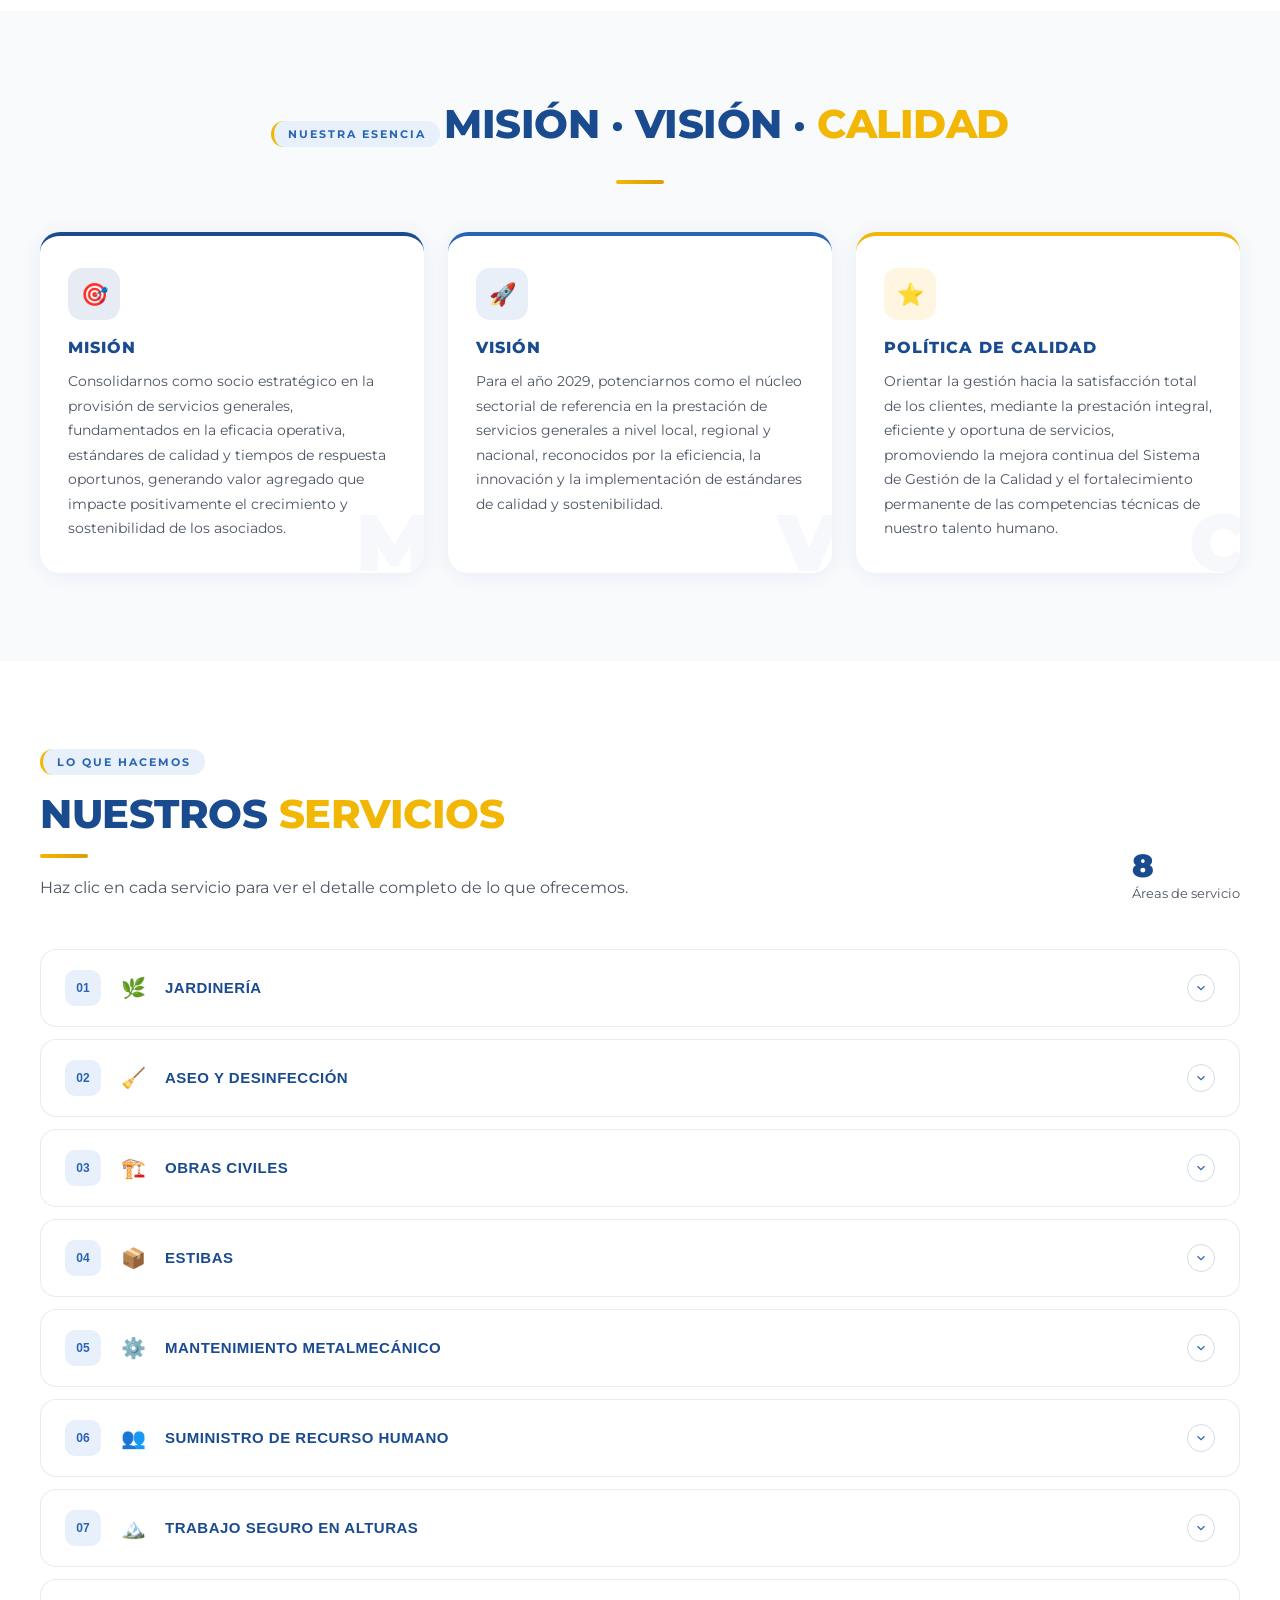
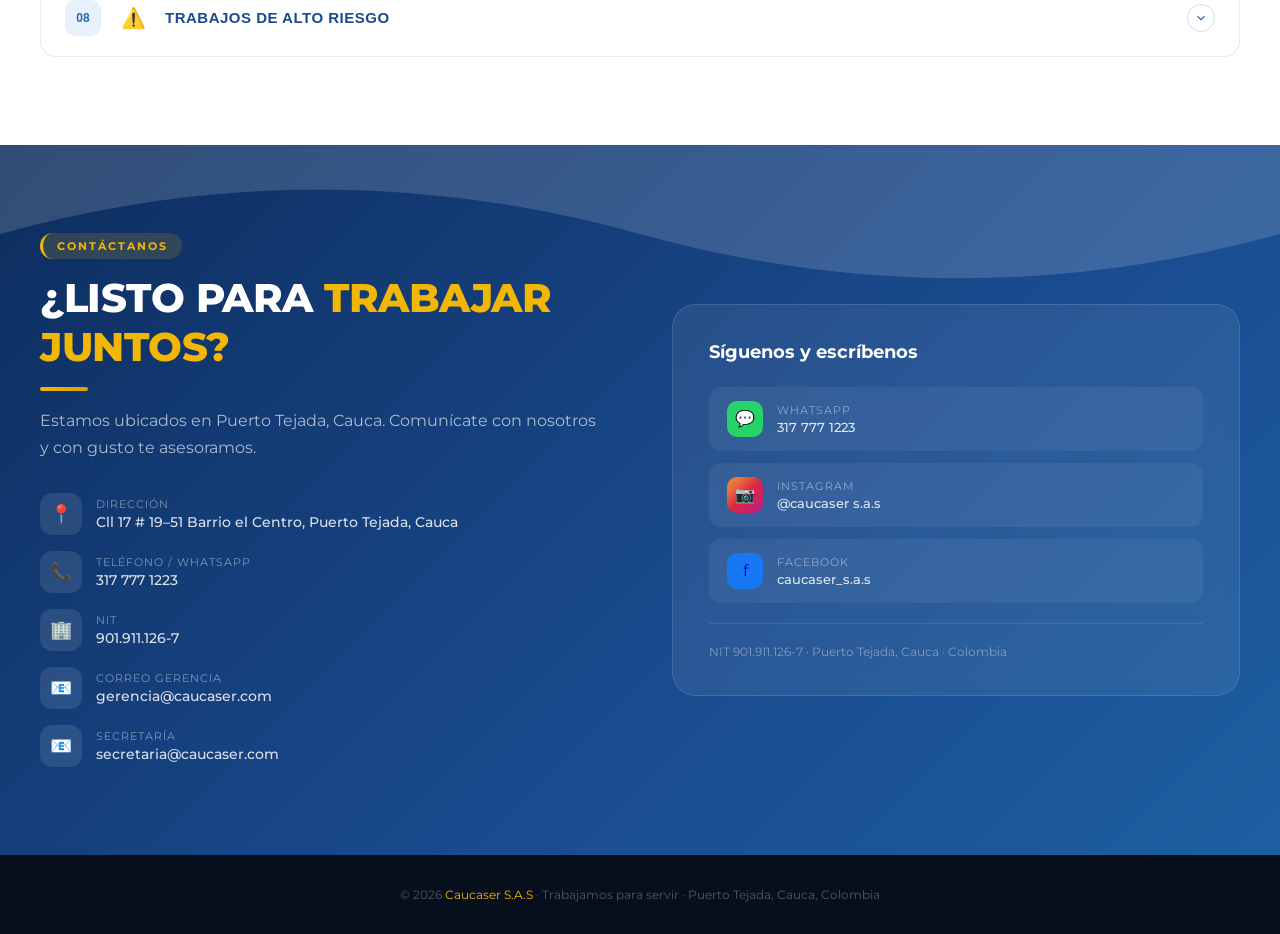
==== commit da443032: "Update index.html" ====
--- a/index.html
+++ b/index.html
@@ -449,7 +449,7 @@
 
 <!-- FOOTER -->
 <footer>
-  <p>© 2025 <span>Caucaser S.A.S</span> · Trabajamos para servir · Puerto Tejada, Cauca, Colombia</p>
+  <p>© 2026 <span>Caucaser S.A.S</span> · Trabajamos para servir · Puerto Tejada, Cauca, Colombia</p>
 </footer>
 
 <script>
